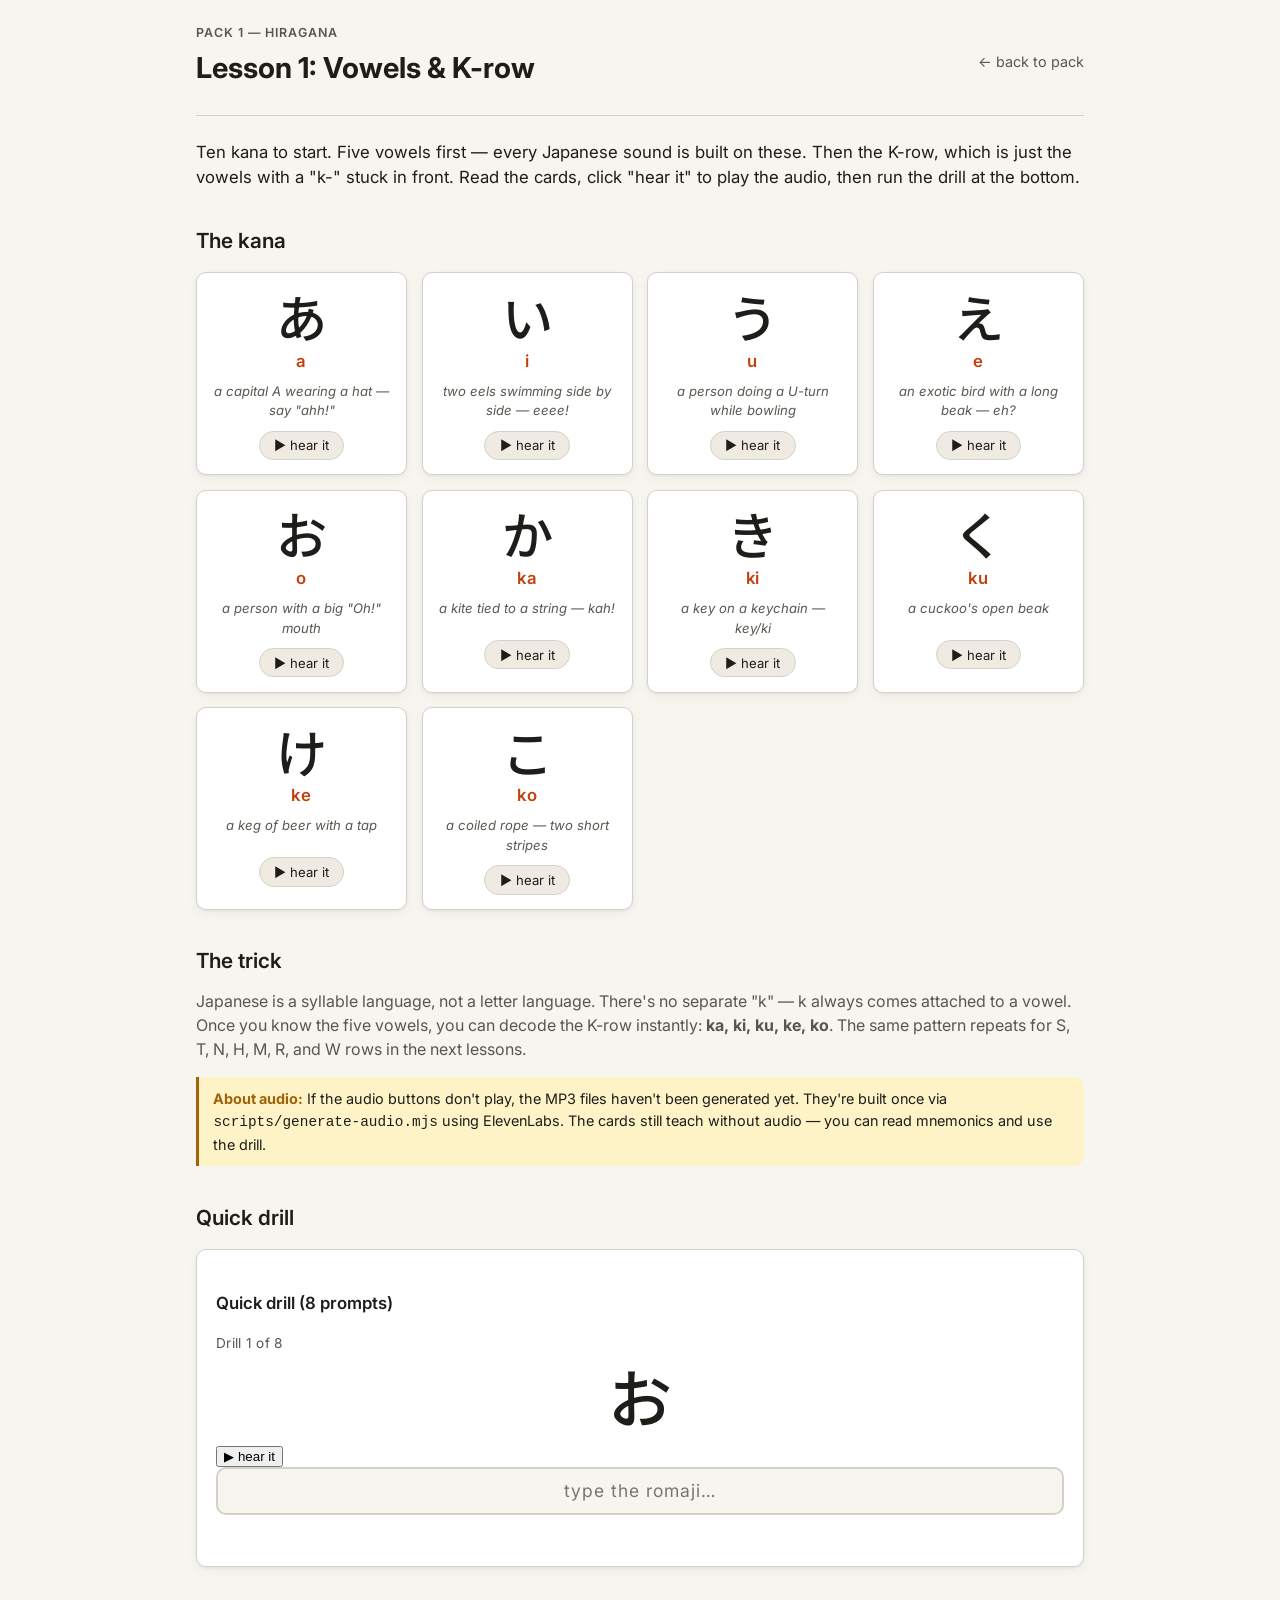
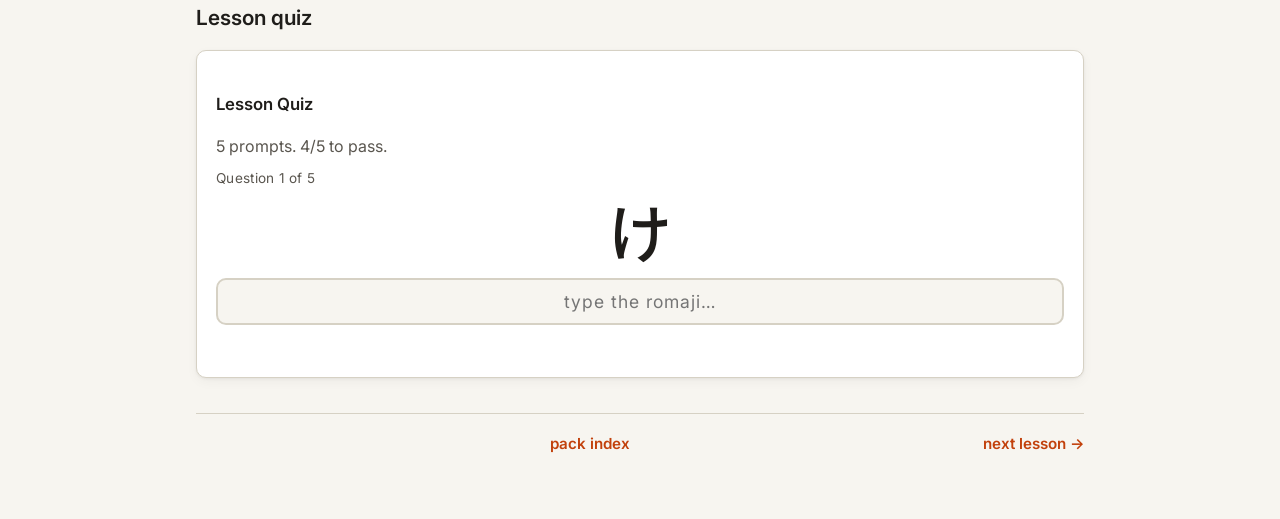
==== hiragana/01-vowels-and-k.html @ c97ffd35 "Pack 1: Hiragana — repo bootstrap The first pack of 2izzo/nihongo: four interactive HTML lessons tha" ====
<!DOCTYPE html>
<html lang="en">
<head>
  <meta charset="UTF-8">
  <meta name="viewport" content="width=device-width, initial-scale=1.0">
  <title>Lesson 1: Vowels & K-row · Pack 1 Hiragana · 2izzo/nihongo</title>
  <link rel="preconnect" href="https://fonts.googleapis.com">
  <link rel="preconnect" href="https://fonts.gstatic.com" crossorigin>
  <link rel="stylesheet" href="https://fonts.googleapis.com/css2?family=Inter:wght@400;600;700&family=Noto+Sans+JP:wght@400;500;700&display=swap">
  <link rel="stylesheet" href="shared/style.css">
</head>
<body>
  <main class="container" id="lesson-root"></main>

  <script src="shared/kana-data.js"></script>
  <script src="shared/lesson-engine.js"></script>
  <script>
    const lesson1Kana = KANA_DATA.filter(k => k.lesson === 1);

    Lesson.init({
      number: 1,
      title: 'Vowels & K-row',
      intro: 'Ten kana to start. Five vowels first — every Japanese sound is built on these. Then the K-row, which is just the vowels with a "k-" stuck in front. Read the cards, click "hear it" to play the audio, then run the drill at the bottom.',
      kana: lesson1Kana,
      sections: [
        {
          title: 'The trick',
          html: '<p>Japanese is a syllable language, not a letter language. There&apos;s no separate "k" — k always comes attached to a vowel. Once you know the five vowels, you can decode the K-row instantly: <strong>ka, ki, ku, ke, ko</strong>. The same pattern repeats for S, T, N, H, M, R, and W rows in the next lessons.</p><div class="note"><strong>About audio:</strong> If the audio buttons don&apos;t play, the MP3 files haven&apos;t been generated yet. They&apos;re built once via <code>scripts/generate-audio.mjs</code> using ElevenLabs. The cards still teach without audio — you can read mnemonics and use the drill.</div>',
        },
      ],
      miniDrill: { count: 8, label: 'Quick drill (8 prompts)' },
      quiz: {
        count: 5,
        passing: 4,
        passMsg: 'Solid. The vowels and K-row are the spine of every other row. Lesson 2 stacks S, T, and N on top.',
      },
      prevLesson: null,
      nextLesson: '02-s-t-n.html',
    });
  </script>
</body>
</html>
---- hiragana/shared/style.css ----
/* nihongo Pack 1 — shared styles
   Mobile-first. Neutral palette. Noto Sans JP for kana. */

:root {
  --bg:           #f7f5f0;
  --surface:      #ffffff;
  --surface-alt:  #efebe2;
  --ink:          #1f1d1a;
  --ink-soft:     #5a564f;
  --ink-faint:    #9a958a;
  --accent:       #c2410c;       /* warm rust — same family as the music studio */
  --accent-soft:  #fed7aa;
  --good:         #15803d;
  --good-soft:    #bbf7d0;
  --bad:          #b91c1c;
  --bad-soft:     #fecaca;
  --warn:         #a16207;
  --warn-soft:    #fef3c7;
  --line:         #d6d1c4;
  --radius:       10px;
  --shadow:       0 1px 3px rgba(0,0,0,0.06), 0 4px 12px rgba(0,0,0,0.04);
  --font-ui:      'Inter', system-ui, -apple-system, BlinkMacSystemFont, 'Segoe UI', sans-serif;
  --font-jp:      'Noto Sans JP', 'Hiragino Kaku Gothic ProN', 'Yu Gothic', sans-serif;
}

* { box-sizing: border-box; }

body {
  margin: 0;
  padding: 0;
  font-family: var(--font-ui);
  background: var(--bg);
  color: var(--ink);
  line-height: 1.5;
  -webkit-font-smoothing: antialiased;
}

.container {
  max-width: 920px;
  margin: 0 auto;
  padding: 1.5rem 1rem 4rem;
}

/* ── Header ────────────────────────────────────────────────────── */
.lesson-header {
  display: flex;
  align-items: center;
  justify-content: space-between;
  padding-bottom: 1rem;
  border-bottom: 1px solid var(--line);
  margin-bottom: 1.5rem;
  gap: 1rem;
  flex-wrap: wrap;
}
.lesson-header .pack-tag {
  font-size: 0.78rem;
  letter-spacing: 0.08em;
  text-transform: uppercase;
  color: var(--ink-soft);
  font-weight: 600;
}
.lesson-header a { color: var(--ink-soft); text-decoration: none; font-size: 0.9rem; }
.lesson-header a:hover { color: var(--accent); }

h1 {
  font-size: 1.8rem;
  margin: 0.2rem 0 0.6rem;
  font-weight: 700;
}
h2 {
  font-size: 1.3rem;
  margin-top: 2.2rem;
  margin-bottom: 0.8rem;
  font-weight: 600;
}
h3 { font-size: 1.05rem; margin-top: 1.4rem; font-weight: 600; }

p { margin: 0.6rem 0; color: var(--ink-soft); }
p.intro { color: var(--ink); font-size: 1.05rem; }

/* ── Kana grid ────────────────────────────────────────────────── */
.kana-grid {
  display: grid;
  grid-template-columns: repeat(auto-fit, minmax(170px, 1fr));
  gap: 0.9rem;
  margin: 1rem 0 1.5rem;
}
.kana-card {
  background: var(--surface);
  border: 1px solid var(--line);
  border-radius: var(--radius);
  padding: 0.9rem;
  text-align: center;
  position: relative;
  box-shadow: var(--shadow);
  transition: transform 0.12s ease, box-shadow 0.12s ease;
}
.kana-card:hover {
  transform: translateY(-2px);
  box-shadow: 0 2px 6px rgba(0,0,0,0.08), 0 8px 18px rgba(0,0,0,0.06);
}
.kana-card.irregular {
  border-color: var(--warn);
  background: linear-gradient(180deg, var(--surface) 0%, var(--warn-soft) 100%);
}
.kana-card .glyph {
  font-family: var(--font-jp);
  font-size: 3.2rem;
  font-weight: 500;
  line-height: 1;
  margin: 0.2rem 0 0.4rem;
  color: var(--ink);
}
.kana-card .romaji {
  font-size: 1.05rem;
  color: var(--accent);
  font-weight: 600;
  letter-spacing: 0.04em;
}
.kana-card .mnemonic {
  font-size: 0.82rem;
  color: var(--ink-soft);
  margin-top: 0.5rem;
  min-height: 2.4em;
  font-style: italic;
}
.kana-card .audio-btn {
  margin-top: 0.6rem;
  background: var(--surface-alt);
  border: 1px solid var(--line);
  border-radius: 999px;
  padding: 0.35rem 0.9rem;
  font-size: 0.82rem;
  cursor: pointer;
  font-family: var(--font-ui);
  color: var(--ink);
  transition: background 0.12s, border-color 0.12s;
}
.kana-card .audio-btn:hover {
  background: var(--accent-soft);
  border-color: var(--accent);
}
.kana-card .audio-btn:disabled {
  opacity: 0.45;
  cursor: not-allowed;
}
.kana-card .irregular-flag {
  position: absolute;
  top: 0.5rem;
  right: 0.5rem;
  font-size: 0.65rem;
  background: var(--warn);
  color: #fff;
  padding: 0.1rem 0.45rem;
  border-radius: 999px;
  font-weight: 600;
  letter-spacing: 0.05em;
}

/* ── Drill / quiz ─────────────────────────────────────────────── */
.drill, .quiz {
  background: var(--surface);
  border: 1px solid var(--line);
  border-radius: var(--radius);
  padding: 1.2rem;
  margin: 1rem 0;
  box-shadow: var(--shadow);
}
.drill .prompt-glyph,
.quiz .prompt-glyph {
  font-family: var(--font-jp);
  font-size: 4rem;
  font-weight: 500;
  text-align: center;
  margin: 0.6rem 0 1rem;
  color: var(--ink);
  line-height: 1;
}
.drill input[type=text],
.quiz input[type=text] {
  width: 100%;
  padding: 0.7rem 0.9rem;
  font-size: 1.1rem;
  font-family: var(--font-ui);
  border: 2px solid var(--line);
  border-radius: var(--radius);
  background: var(--bg);
  text-align: center;
  letter-spacing: 0.06em;
  color: var(--ink);
}
.drill input:focus,
.quiz input:focus {
  outline: none;
  border-color: var(--accent);
}
.drill input.correct,
.quiz input.correct {
  border-color: var(--good);
  background: var(--good-soft);
}
.drill input.wrong,
.quiz input.wrong {
  border-color: var(--bad);
  background: var(--bad-soft);
}

.drill-progress, .quiz-progress {
  font-size: 0.85rem;
  color: var(--ink-soft);
  margin-bottom: 0.5rem;
  letter-spacing: 0.02em;
}
.drill-feedback, .quiz-feedback {
  margin-top: 0.7rem;
  text-align: center;
  font-size: 0.95rem;
  min-height: 1.4em;
  color: var(--ink-soft);
}
.drill-feedback.correct, .quiz-feedback.correct { color: var(--good); }
.drill-feedback.wrong,   .quiz-feedback.wrong   { color: var(--bad); }

button.primary {
  background: var(--accent);
  color: #fff;
  border: none;
  border-radius: var(--radius);
  padding: 0.7rem 1.3rem;
  font-family: var(--font-ui);
  font-size: 0.95rem;
  font-weight: 600;
  cursor: pointer;
  margin-top: 0.7rem;
  transition: opacity 0.12s, transform 0.12s;
}
button.primary:hover { opacity: 0.92; }
button.primary:active { transform: translateY(1px); }
button.primary:disabled { opacity: 0.45; cursor: not-allowed; }

/* ── Quiz result badge ─────────────────────────────────────────── */
.result-badge {
  display: inline-block;
  padding: 0.6rem 1.2rem;
  border-radius: var(--radius);
  font-weight: 600;
  margin-top: 0.8rem;
}
.result-badge.passed {
  background: var(--good-soft);
  color: var(--good);
  border: 1px solid var(--good);
}
.result-badge.failed {
  background: var(--bad-soft);
  color: var(--bad);
  border: 1px solid var(--bad);
}

/* ── Reading drill (Lesson 4) ─────────────────────────────────── */
.reading-grid {
  display: grid;
  grid-template-columns: repeat(auto-fit, minmax(220px, 1fr));
  gap: 0.7rem;
}
.reading-card {
  background: var(--surface);
  border: 1px solid var(--line);
  border-radius: var(--radius);
  padding: 0.9rem;
  box-shadow: var(--shadow);
  cursor: pointer;
  text-align: center;
  user-select: none;
  transition: background 0.12s;
}
.reading-card:hover { background: var(--surface-alt); }
.reading-card .word {
  font-family: var(--font-jp);
  font-size: 1.8rem;
  font-weight: 500;
  margin-bottom: 0.4rem;
}
.reading-card .reveal {
  font-size: 0.8rem;
  color: var(--ink-faint);
  margin-top: 0.3rem;
}
.reading-card.revealed .reveal { display: none; }
.reading-card .answer {
  display: none;
  margin-top: 0.4rem;
}
.reading-card.revealed .answer { display: block; }
.reading-card .answer .romaji-text {
  color: var(--accent);
  font-weight: 600;
}
.reading-card .answer .meaning-text {
  color: var(--ink-soft);
  font-size: 0.88rem;
  margin-top: 0.2rem;
}

/* ── Pack & root index pages ──────────────────────────────────── */
.lesson-cards {
  display: grid;
  grid-template-columns: repeat(auto-fit, minmax(240px, 1fr));
  gap: 1rem;
  margin: 1.5rem 0;
}
.lesson-card {
  background: var(--surface);
  border: 1px solid var(--line);
  border-radius: var(--radius);
  padding: 1.2rem;
  box-shadow: var(--shadow);
  text-decoration: none;
  color: var(--ink);
  display: block;
  transition: transform 0.12s, box-shadow 0.12s;
}
.lesson-card:hover {
  transform: translateY(-2px);
  box-shadow: 0 2px 6px rgba(0,0,0,0.08), 0 8px 20px rgba(0,0,0,0.07);
  border-color: var(--accent);
}
.lesson-card .num {
  font-size: 0.78rem;
  color: var(--accent);
  font-weight: 700;
  letter-spacing: 0.1em;
  text-transform: uppercase;
}
.lesson-card .title {
  font-size: 1.15rem;
  margin: 0.3rem 0;
  font-weight: 600;
}
.lesson-card .meta {
  font-size: 0.85rem;
  color: var(--ink-soft);
}
.lesson-card .start {
  display: inline-block;
  margin-top: 0.7rem;
  color: var(--accent);
  font-weight: 600;
  font-size: 0.9rem;
}

/* ── Footer / next link ───────────────────────────────────────── */
.lesson-footer {
  display: flex;
  justify-content: space-between;
  align-items: center;
  padding-top: 1.2rem;
  border-top: 1px solid var(--line);
  margin-top: 2.2rem;
  flex-wrap: wrap;
  gap: 0.6rem;
}
.lesson-footer a {
  color: var(--accent);
  text-decoration: none;
  font-weight: 600;
  font-size: 0.95rem;
}
.lesson-footer a:hover { text-decoration: underline; }

/* ── Notes / callouts ─────────────────────────────────────────── */
.note {
  background: var(--warn-soft);
  border-left: 3px solid var(--warn);
  padding: 0.7rem 0.9rem;
  border-radius: 0 var(--radius) var(--radius) 0;
  margin: 1rem 0;
  font-size: 0.9rem;
  color: var(--ink);
}
.note strong { color: var(--warn); }

/* ── Responsive tweaks ────────────────────────────────────────── */
@media (max-width: 540px) {
  h1 { font-size: 1.5rem; }
  .kana-card .glyph { font-size: 2.6rem; }
  .container { padding: 1rem 0.7rem 3rem; }
}
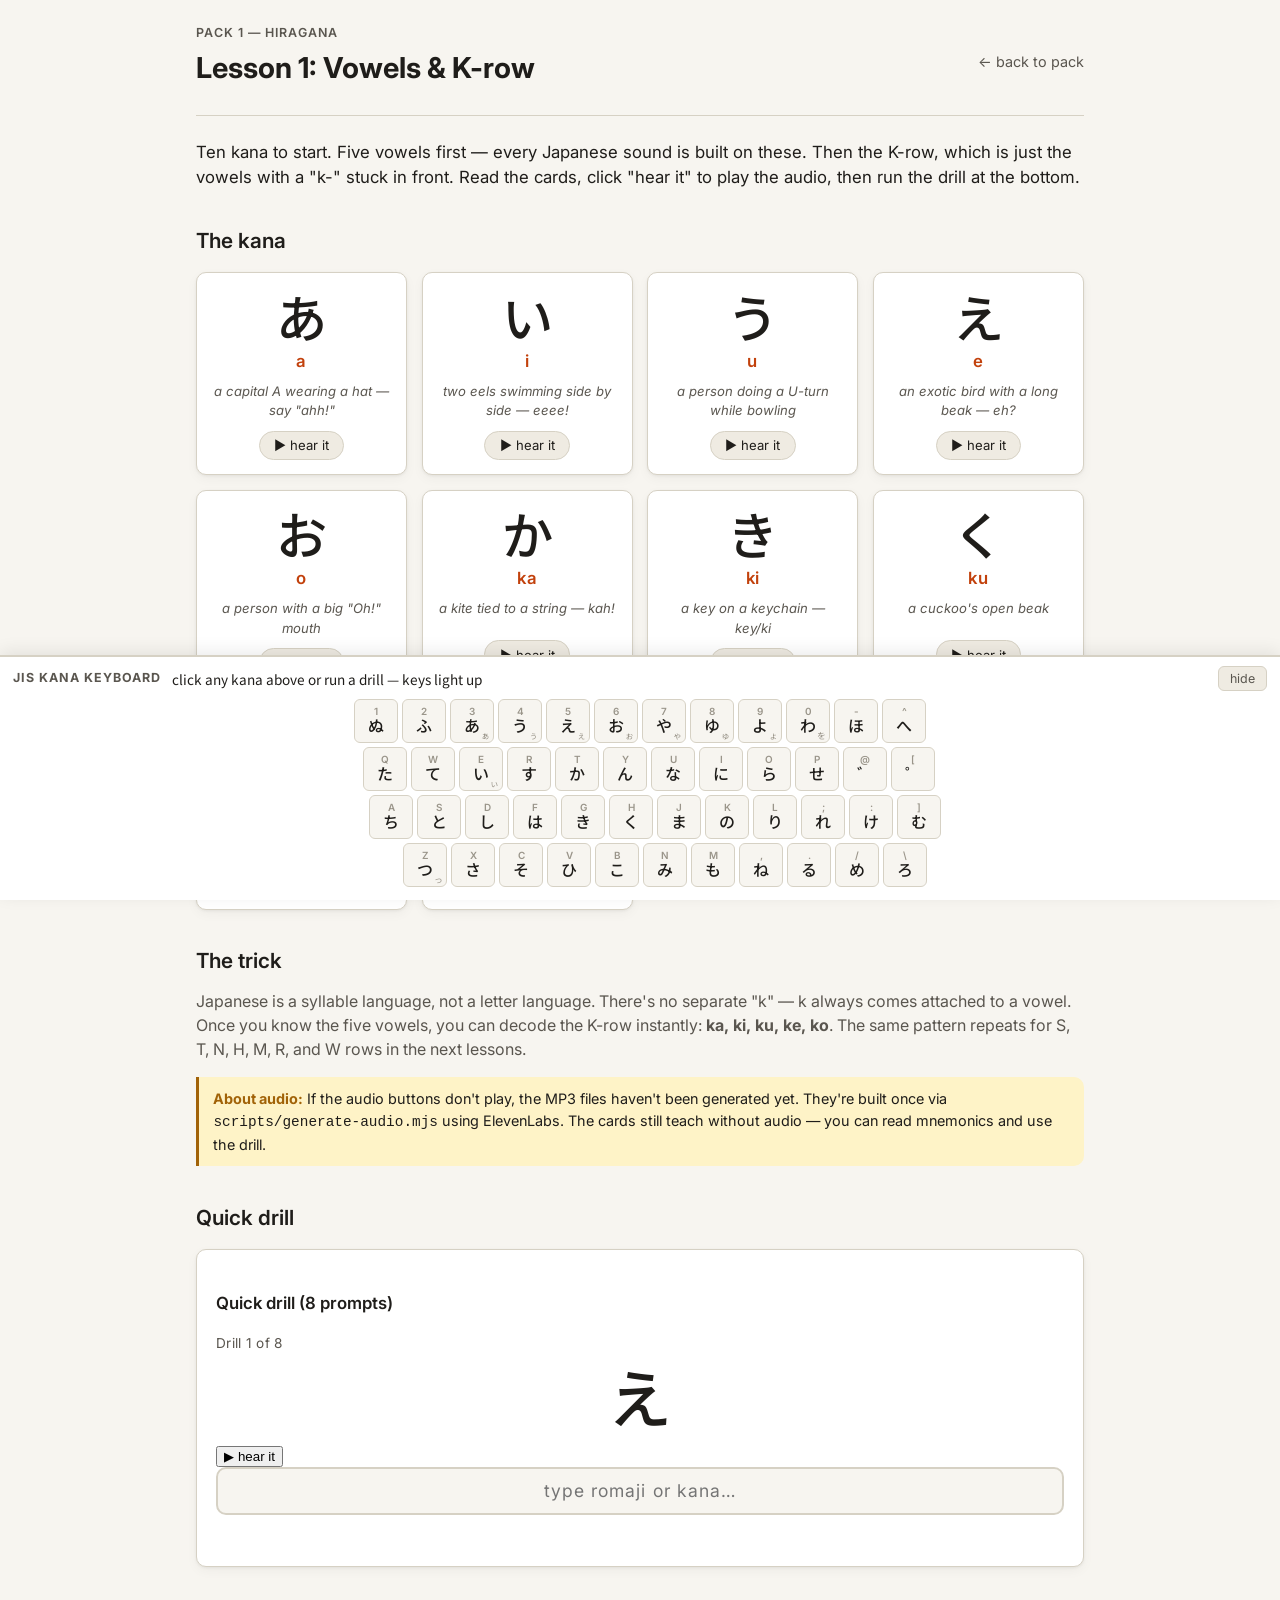
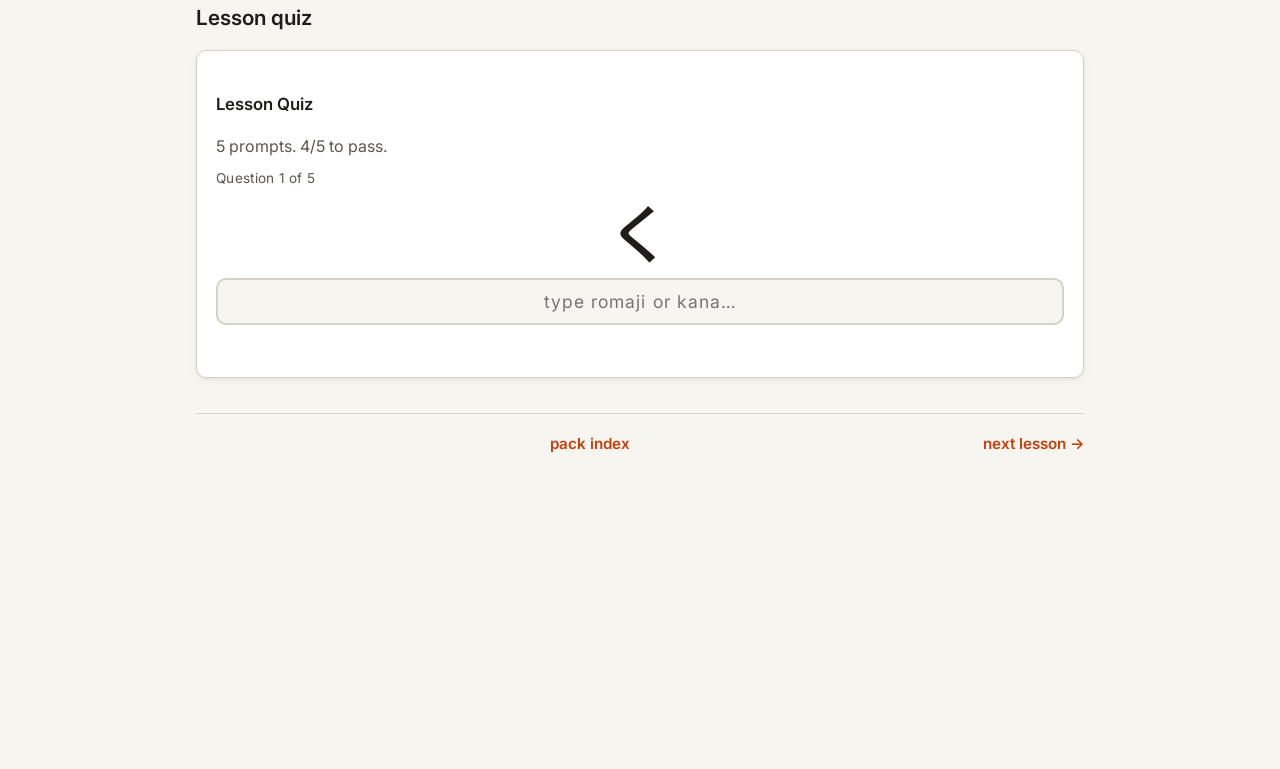
==== commit 81a91415: "Add JIS kana keyboard helper (closes #1) When a kana is touched — clicked on a card, or shown as a d" ====
--- a/hiragana/01-vowels-and-k.html
+++ b/hiragana/01-vowels-and-k.html
@@ -13,6 +13,7 @@
   <main class="container" id="lesson-root"></main>
 
   <script src="shared/kana-data.js"></script>
+  <script src="shared/keyboard-data.js"></script>
   <script src="shared/lesson-engine.js"></script>
   <script>
     const lesson1Kana = KANA_DATA.filter(k => k.lesson === 1);
--- a/hiragana/shared/style.css
+++ b/hiragana/shared/style.css
@@ -380,9 +380,167 @@
 }
 .note strong { color: var(--warn); }
 
+/* ── KanaKeyboard widget (issue #1) ──────────────────────────── */
+body.has-kana-keyboard { padding-bottom: 250px; }
+
+.kana-keyboard {
+  position: fixed;
+  bottom: 0;
+  left: 0;
+  right: 0;
+  z-index: 100;
+  background: var(--surface);
+  border-top: 2px solid var(--line);
+  box-shadow: 0 -4px 16px rgba(0,0,0,0.08);
+  padding: 0.6rem 0.8rem 0.8rem;
+  font-family: var(--font-ui);
+  transition: transform 0.2s ease;
+}
+.kana-keyboard.collapsed {
+  transform: translateY(calc(100% - 38px));
+}
+.kana-keyboard.collapsed .kbd-body { opacity: 0.3; pointer-events: none; }
+
+.kbd-header {
+  display: flex;
+  align-items: center;
+  gap: 0.7rem;
+  margin-bottom: 0.5rem;
+  flex-wrap: wrap;
+}
+.kbd-title {
+  font-size: 0.78rem;
+  font-weight: 700;
+  letter-spacing: 0.08em;
+  text-transform: uppercase;
+  color: var(--ink-soft);
+}
+.kbd-caption {
+  flex: 1;
+  font-size: 0.85rem;
+  color: var(--ink);
+  font-family: var(--font-jp), var(--font-ui);
+  min-width: 0;
+}
+.kbd-toggle {
+  background: var(--surface-alt);
+  border: 1px solid var(--line);
+  border-radius: 6px;
+  padding: 0.25rem 0.7rem;
+  font-size: 0.78rem;
+  cursor: pointer;
+  font-family: var(--font-ui);
+  color: var(--ink-soft);
+}
+.kbd-toggle:hover { background: var(--accent-soft); border-color: var(--accent); color: var(--ink); }
+
+.kbd-body {
+  display: flex;
+  flex-direction: column;
+  gap: 4px;
+  align-items: center;
+}
+.kbd-row {
+  display: flex;
+  gap: 4px;
+  justify-content: center;
+}
+/* Indent rows progressively (Q row, A row, Z row) like a real keyboard */
+.kbd-row:nth-child(2) { margin-left: 18px; }
+.kbd-row:nth-child(3) { margin-left: 30px; }
+.kbd-row:nth-child(4) { margin-left: 50px; }
+
+.kbd-key {
+  position: relative;
+  display: flex;
+  flex-direction: column;
+  align-items: center;
+  justify-content: center;
+  width: 44px;
+  height: 44px;
+  background: var(--bg);
+  border: 1px solid var(--line);
+  border-radius: 6px;
+  cursor: pointer;
+  font-family: var(--font-ui);
+  padding: 2px;
+  transition: background 0.12s, border-color 0.12s, transform 0.1s;
+  user-select: none;
+}
+.kbd-key:hover {
+  background: var(--surface-alt);
+  border-color: var(--ink-soft);
+}
+.kbd-key.active {
+  background: var(--accent);
+  border-color: var(--accent);
+  color: #fff;
+  transform: translateY(-1px) scale(1.03);
+  box-shadow: 0 2px 8px rgba(194, 65, 12, 0.4);
+}
+.kbd-key.active.shift-active {
+  /* Shift-required key — slight different tint to signal "hold shift first" */
+  background: linear-gradient(135deg, var(--accent) 0%, #9a3412 100%);
+}
+
+.kbd-key-label {
+  font-size: 0.62rem;
+  color: var(--ink-faint);
+  font-weight: 600;
+  line-height: 1;
+}
+.kbd-key.active .kbd-key-label { color: rgba(255,255,255,0.75); }
+
+.kbd-key-kana {
+  font-family: var(--font-jp);
+  font-size: 1rem;
+  line-height: 1.1;
+  color: var(--ink);
+  font-weight: 500;
+}
+.kbd-key.active .kbd-key-kana { color: #fff; }
+
+.kbd-key-kana-shift {
+  position: absolute;
+  bottom: 1px;
+  right: 3px;
+  font-family: var(--font-jp);
+  font-size: 0.55rem;
+  color: var(--ink-faint);
+  line-height: 1;
+}
+.kbd-key.active .kbd-key-kana-shift { color: rgba(255,255,255,0.7); }
+
+.kbd-seq-badge {
+  position: absolute;
+  top: -6px;
+  right: -6px;
+  background: var(--ink);
+  color: #fff;
+  font-size: 0.65rem;
+  font-weight: 700;
+  border-radius: 999px;
+  width: 18px;
+  height: 18px;
+  display: flex;
+  align-items: center;
+  justify-content: center;
+  box-shadow: 0 1px 3px rgba(0,0,0,0.3);
+}
+
 /* ── Responsive tweaks ────────────────────────────────────────── */
 @media (max-width: 540px) {
   h1 { font-size: 1.5rem; }
   .kana-card .glyph { font-size: 2.6rem; }
   .container { padding: 1rem 0.7rem 3rem; }
-}
+  /* Keyboard shrinks for phones */
+  body.has-kana-keyboard { padding-bottom: 220px; }
+  .kbd-key { width: 28px; height: 32px; }
+  .kbd-key-kana { font-size: 0.78rem; }
+  .kbd-key-label { font-size: 0.5rem; }
+  .kbd-key-kana-shift { font-size: 0.45rem; }
+  .kbd-row:nth-child(2) { margin-left: 10px; }
+  .kbd-row:nth-child(3) { margin-left: 16px; }
+  .kbd-row:nth-child(4) { margin-left: 28px; }
+  .kbd-caption { font-size: 0.78rem; }
+}
